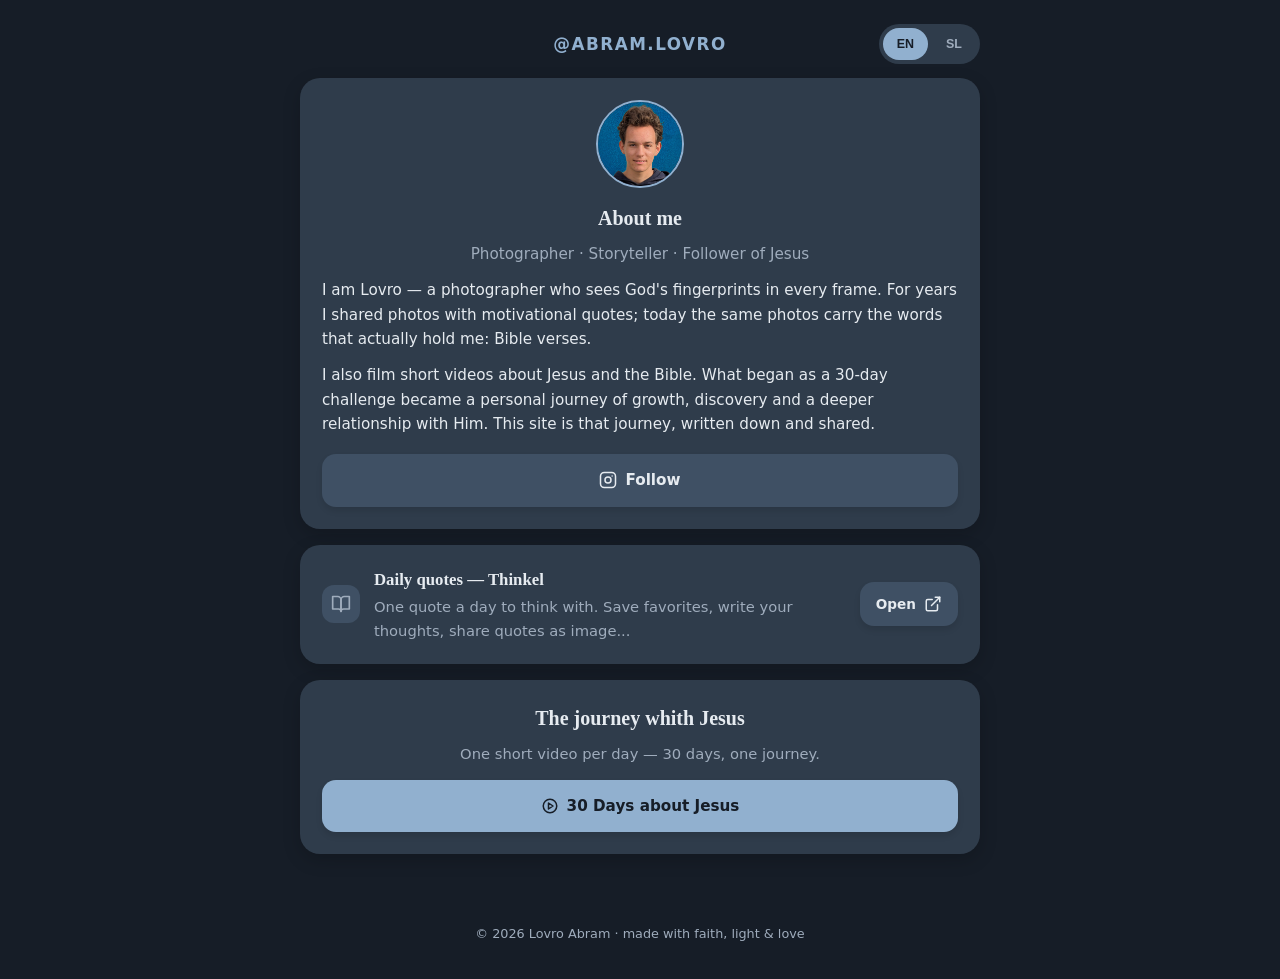
==== index.html @ a560395f "Add files via upload" ====
<!DOCTYPE html>
<html lang="en">
<head>
<meta charset="UTF-8">
<meta name="viewport" content="width=device-width, initial-scale=1.0">
<title>Lovro — Photos, Faith &amp; the 30-Day Journey</title>
<meta name="description" content="Lovro — photographer and storyteller following Jesus." data-i18n-attr="content:meta_desc_home">

<meta name="theme-color" content="#1b2430">
<meta name="color-scheme" content="dark">

<!-- Favicon (inline SVG) -->
<link rel="icon" href="data:image/svg+xml,%3Csvg xmlns='http://www.w3.org/2000/svg' viewBox='0 0 32 32'%3E%3Crect width='32' height='32' rx='8' fill='%23a7b8d0'/%3E%3Ctext x='16' y='23' font-size='18' font-family='Georgia,serif' font-weight='700' text-anchor='middle' fill='%231b2430'%3EL%3C/text%3E%3C/svg%3E">

<!-- Open Graph / Twitter -->
<meta property="og:title" content="Lovro — Photos, Faith &amp; the 30-Day Journey">
<meta property="og:description" content="Photos with Bible verses, the 30-day video challenge and a free PDF of the journey.">
<meta property="og:type" content="website">
<meta property="og:image" content="portret.jpg">
<meta name="twitter:card" content="summary_large_image">
<meta name="twitter:title" content="Lovro — Photos, Faith &amp; the 30-Day Journey">
<meta name="twitter:description" content="Photos with Bible verses, the 30-day video challenge and a free PDF of the journey.">
<meta name="twitter:image" content="portret.jpg">

<link rel="stylesheet" href="styles.css">
</head>
<body data-i18n-title="title_home">

<!-- Skip link -->
<a class="skip-link" href="#main" data-i18n="skip">Skip to content</a>

<!-- SVG sprite (icons) -->
<svg xmlns="http://www.w3.org/2000/svg" style="display:none" aria-hidden="true">
  <symbol id="icon-instagram" viewBox="0 0 24 24" fill="none" stroke="currentColor" stroke-width="2" stroke-linecap="round" stroke-linejoin="round">
    <rect x="2" y="2" width="20" height="20" rx="5"/>
    <circle cx="12" cy="12" r="4"/>
    <path d="M17.5 6.5h.01"/>
  </symbol>
  <symbol id="icon-external" viewBox="0 0 24 24" fill="none" stroke="currentColor" stroke-width="2" stroke-linecap="round" stroke-linejoin="round">
    <path d="M18 13v6a2 2 0 0 1-2 2H5a2 2 0 0 1-2-2V8a2 2 0 0 1 2-2h6"/>
    <path d="M15 3h6v6"/>
    <path d="M10 14L21 3"/>
  </symbol>
  <symbol id="icon-book" viewBox="0 0 24 24" fill="none" stroke="currentColor" stroke-width="2" stroke-linecap="round" stroke-linejoin="round">
    <path d="M2 3h6a4 4 0 0 1 4 4v14a3 3 0 0 0-3-3H2z"/>
    <path d="M22 3h-6a4 4 0 0 0-4 4v14a3 3 0 0 1 3-3h7z"/>
  </symbol>
  <symbol id="icon-circle-play" viewBox="0 0 24 24" fill="none" stroke="currentColor" stroke-width="2" stroke-linecap="round" stroke-linejoin="round">
    <circle cx="12" cy="12" r="9"/>
    <path d="M10 8l6 4-6 4V8z"/>
  </symbol>
</svg>

<div class="wrap">

  <header class="top">
    <span class="brand">@ABRAM.LOVRO</span>
    <div class="lang-switch" role="group" aria-label="Language / Jezik">
      <button class="lang-opt" type="button" data-lang="en" aria-pressed="false">EN</button>
      <button class="lang-opt" type="button" data-lang="sl" aria-pressed="false">SL</button>
    </div>
  </header>

  <main id="main">

    <!-- ABOUT (with Instagram follow button at the bottom) -->
    <section class="card about reveal">
      <img class="avatar" src="portret.jpg" alt="Lovro"
           width="88" height="88" loading="eager" decoding="async">
      <h1 class="card-title center" data-i18n="about_title">About me</h1>
      <p class="muted center" data-i18n="tagline">Photographer · Storyteller · Follower of Jesus</p>
      <p data-i18n="about_p1">I am Lovro — a photographer who sees God's fingerprints in every frame. For years I shared photos with motivational quotes; today the same photos carry the words that actually hold me: Bible verses.</p>
      <p data-i18n="about_p2">I also film short videos about Jesus and the Bible. What began as a 30-day challenge became a personal journey of growth, discovery and a deeper relationship with Him. This site is that journey, written down and shared.</p>

      <a class="btn btn-secondary"
         style="width:100%; margin-top:6px"
         href="https://www.instagram.com/abram.lovro/"
         target="_blank"
         rel="me noopener noreferrer">
        <svg aria-hidden="true"><use href="#icon-instagram"/></svg>
        <span data-i18n="ig_btn">Follow</span>
        <span class="sr-only" data-i18n="new_tab">(opens in a new tab)</span>
      </a>
    </section>

    <!-- THINKEL -->
    <section class="card link-card reveal">
      <div class="icon-circle" aria-hidden="true">
        <svg><use href="#icon-book"/></svg>
      </div>
      <div class="grow">
        <h2 class="card-title" data-i18n="thinkel_title">Daily quotes — Thinkel</h2>
        <p class="muted" data-i18n="thinkel_desc">One quote a day to think with. Save favorites, write your thoughts, share quotes as image...</p>
      </div>
      <a class="btn btn-secondary" href="https://daily-quote.neocities.org/" target="_blank" rel="noopener noreferrer">
        <span data-i18n="thinkel_btn">Open</span>
        <svg aria-hidden="true"><use href="#icon-external"/></svg>
        <span class="sr-only" data-i18n="new_tab">(opens in a new tab)</span>
      </a>
    </section>

    <!-- 30 DAYS CTA -->
    <section class="card reveal" style="text-align:center">
      <h2 class="card-title center" data-i18n="cta_title">The journey with Jesus</h2>
      <p class="muted center" data-i18n="cta_note">One short video per day — 30 days, one journey.</p>
      <a class="btn btn-primary" href="30-days.html">
        <svg aria-hidden="true"><use href="#icon-circle-play"/></svg>
        <span data-i18n="cta_btn">30 Days about Jesus</span>
      </a>
    </section>

  </main>
</div>

<footer>
  <span data-i18n="footer">© 2026 Lovro Abram · made with faith, light &amp; love</span>
</footer>

<div class="toast" id="toast" role="status" aria-live="polite"></div>

<script defer src="app.js"></script>
</body>
</html>
---- styles.css ----
/* ─────────────────────────────────────────────────────────────
   Shared styles for Lovro's site
   ───────────────────────────────────────────────────────────── */
:root{
  --bg-color:       hsl(215, 29%, 12%);
  --surface-color:  hsl(212, 23%, 24%);
  --surface-light:  hsl(212, 23%, 32%);
  --accent-color:   hsl(210, 39%, 69%);
  --accent-gold:    hsl(36, 66%, 55%);
  --text-primary:   hsl(210, 25%, 92%);
  --text-secondary: hsl(212, 18%, 68%);
  --font-ui: system-ui, -apple-system, "Segoe UI", Roboto, sans-serif;
  --font-quote: Georgia, "Times New Roman", serif;
  --ease: cubic-bezier(0.22, 1, 0.36, 1);
}

*{box-sizing:border-box; -webkit-tap-highlight-color:transparent}
html{-webkit-text-size-adjust:100%}

body{
  margin:0;
  background:var(--bg-color);
  color:var(--text-primary);
  font-family:var(--font-ui);
  line-height:1.6;
  min-height:100vh;      /* fallback for older browsers */
  min-height:100dvh;
  display:flex;
  flex-direction:column;
}

:focus-visible{outline:2px solid var(--accent-color); outline-offset:2px}

/* Skip-to-content link */
.skip-link{
  position:absolute;
  left:8px;
  top:-60px;
  background:var(--accent-color);
  color:var(--bg-color);
  padding:10px 16px;
  border-radius:10px;
  font-weight:700;
  text-decoration:none;
  z-index:999;
  transition:top .2s var(--ease);
}
.skip-link:focus{top:8px}

/* Visually hidden but screen-reader accessible */
.sr-only{
  position:absolute !important;
  width:1px; height:1px;
  padding:0; margin:-1px;
  overflow:hidden;
  clip:rect(0,0,0,0);
  white-space:nowrap;
  border:0;
}

.wrap{
  width:min(680px, 100% - 32px);
  margin:0 auto;
  flex:1;
  padding:6px 0 30px;
}

/* ─── Header ─────────────────────────────────────────────── */
.top{
  display:grid;
  grid-template-columns:1fr auto 1fr;
  align-items:center;
  padding:18px 0 14px;
  gap:8px;
}
.back-btn{
  grid-column:1;
  justify-self:start;
  background:var(--surface-color);
  border:none;
  color:var(--text-primary);
  width:44px;
  height:44px;
  border-radius:50%;
  cursor:pointer;
  display:flex;
  align-items:center;
  justify-content:center;
  text-decoration:none;
  transition:background .2s ease, transform .15s var(--ease);
}
.back-btn:active{transform:scale(.92)}
.back-btn:hover{background:var(--surface-light)}
.back-btn svg{width:20px; height:20px}

.brand{
  grid-column:2;
  justify-self:center;
  font-weight:800;
  letter-spacing:1.5px;
  color:var(--accent-color);
  font-size:1.05rem;
}

.lang-switch{
  grid-column:3;
  justify-self:end;
  display:flex;
  gap:4px;
  background:var(--surface-color);
  border-radius:50px;
  padding:4px;
}
.lang-opt{
  border:0;
  background:transparent;
  color:var(--text-secondary);
  font-weight:700;
  font-size:.78rem;
  padding:8px 14px;
  min-width:44px;   /* WCAG 2.2 target size */
  min-height:32px;  /* comfortable hit area */
  border-radius:50px;
  cursor:pointer;
  transition:background .2s ease, color .2s ease;
}
.lang-opt.active{background:var(--accent-color); color:var(--bg-color)}

/* ─── Cards ──────────────────────────────────────────────── */
.card{
  background:var(--surface-color);
  border-radius:20px;
  padding:22px;
  margin-bottom:16px;
  box-shadow:0 6px 18px rgba(0,0,0,.18);
}
.card-title{
  font-family:var(--font-quote);
  margin:0 0 8px;
  font-size:1.25rem;
  text-wrap:balance;            /* more even line breaks */
}
.card-title.center{text-align:center}
.muted{color:var(--text-secondary); font-size:.92rem; margin:0 0 14px}
.muted.center{text-align:center}
.about p{margin:0 0 12px; font-size:.95rem}

/* Avatar */
.avatar{
  width:88px;
  height:88px;
  border-radius:50%;
  background:var(--surface-light);
  color:var(--accent-color);
  display:block;
  margin:0 auto 14px;
  object-fit:cover;
  border:2px solid var(--accent-color);
}

/* ─── Progress bar ──────────────────────────────────────── */
.progress{
  height:8px;
  background:var(--surface-light);
  border-radius:50px;
  overflow:hidden;
  margin:16px 0 6px;
}
.progress-fill{
  height:100%;
  width:0;
  background:var(--accent-color);
  border-radius:50px;
  transition:width .8s var(--ease);
}
.progress-text{
  text-align:center;
  color:var(--accent-gold);
  font-size:.82rem;
  font-weight:700;
  letter-spacing:.5px;
  min-height:1.4em;
}

/* ─── Days grid (uses <ul>/<li>) ────────────────────────── */
.days-grid{
  display:grid;
  grid-template-columns:repeat(auto-fill, minmax(96px, 1fr));
  gap:10px;
  list-style:none;
  padding:0;
  margin:0;
}
.days-grid li{display:flex}

.day{
  position:relative;
  display:flex;
  flex-direction:column;
  align-items:center;
  justify-content:center;
  gap:4px;
  padding:16px 8px 12px;
  border-radius:14px;
  background:var(--surface-light);
  color:var(--text-primary);
  text-decoration:none;
  border:1px solid transparent;
  cursor:pointer;
  font-family:var(--font-ui);
  width:100%;
  min-height:88px;
  transition:transform .12s var(--ease), border-color .2s ease;
}
.day:hover{border-color:var(--accent-color); transform:translateY(-2px)}
.day svg{
  position:absolute;
  top:8px;
  right:8px;
  width:14px;
  height:14px;
  color:var(--text-secondary);
}
.day-num{
  font-family:var(--font-quote);
  font-size:1.5rem;
  font-weight:700;
  color:var(--accent-color);
  line-height:1;
}
.day-label{
  font-size:.72rem;
  color:var(--text-secondary);
  font-weight:600;
  letter-spacing:.4px;
}
.day.locked{
  opacity:.6;
  cursor:not-allowed;
  background:transparent;
  border:1px dashed var(--surface-light);
}
.day.locked:hover{transform:none; border-color:var(--surface-light)}
.day.locked .day-num{color:var(--text-secondary)}

/* ─── Buttons ───────────────────────────────────────────── */
.btn{
  display:inline-flex;
  align-items:center;
  justify-content:center;
  gap:8px;
  border:0;
  border-radius:14px;
  padding:14px 20px;
  font-weight:700;
  font-family:var(--font-ui);
  font-size:.95rem;
  cursor:pointer;
  text-decoration:none;
  box-shadow:0 4px 6px rgba(0,0,0,.1);
  transition:transform .12s var(--ease), filter .2s ease;
  min-height:44px;
}
.btn:active{transform:scale(.96)}
.btn:hover{filter:brightness(1.1)}
.btn svg{width:18px; height:18px}
.btn-primary{background:var(--accent-color); color:var(--bg-color); width:100%}
.btn-secondary{background:var(--surface-light); color:var(--text-primary)}

/* ─── Link cards (Thinkel / Instagram) ──────────────────── */
.link-card{display:flex; align-items:center; gap:14px}
.link-card .grow{flex:1; min-width:0}
.link-card .card-title{font-size:1.05rem; margin-bottom:2px}
.link-card .muted{margin:0}
.link-card .btn{padding:11px 16px; font-size:.85rem; width:auto; flex:none}

.icon-circle{
  width:38px;
  height:38px;
  flex:none;
  border-radius:12px;
  background:var(--surface-light);
  display:flex;
  align-items:center;
  justify-content:center;
  color:var(--text-secondary);
}
.icon-circle svg{width:20px; height:20px}

/* ─── Footer ────────────────────────────────────────────── */
footer{
  padding:24px 0 34px;
  text-align:center;
  color:var(--text-secondary);
  font-size:.8rem;
}
footer a{color:var(--accent-color); text-decoration:none}
footer a:hover{text-decoration:underline}

/* ─── Toast ─────────────────────────────────────────────── */
.toast{
  position:fixed;
  left:50%;
  bottom:26px;
  transform:translateX(-50%) translateY(20px);
  background:var(--surface-light);
  color:var(--text-primary);
  padding:12px 20px;
  border-radius:50px;
  font-size:.88rem;
  font-weight:600;
  opacity:0;
  pointer-events:none;
  max-width:86vw;
  text-align:center;
  box-shadow:0 8px 20px rgba(0,0,0,.3);
  transition:.25s var(--ease);
  z-index:50;
}
.toast.show{opacity:1; transform:translateX(-50%) translateY(0)}

/* ─── Reveal animation ──────────────────────────────────── */
.reveal{
  opacity:0;
  transform:translateY(14px);
  transition:opacity .5s var(--ease), transform .5s var(--ease);
}
.reveal.in{opacity:1; transform:none}

/* ─── User preferences ──────────────────────────────────── */
@media (prefers-reduced-motion: reduce){
  *{transition:none !important; animation:none !important}
  .reveal{opacity:1; transform:none}
}
@media (prefers-reduced-transparency: reduce){
  .card{box-shadow:none; border:1px solid var(--surface-light)}
  .btn{box-shadow:none}
  .toast{box-shadow:none; border:1px solid var(--surface-light)}
}
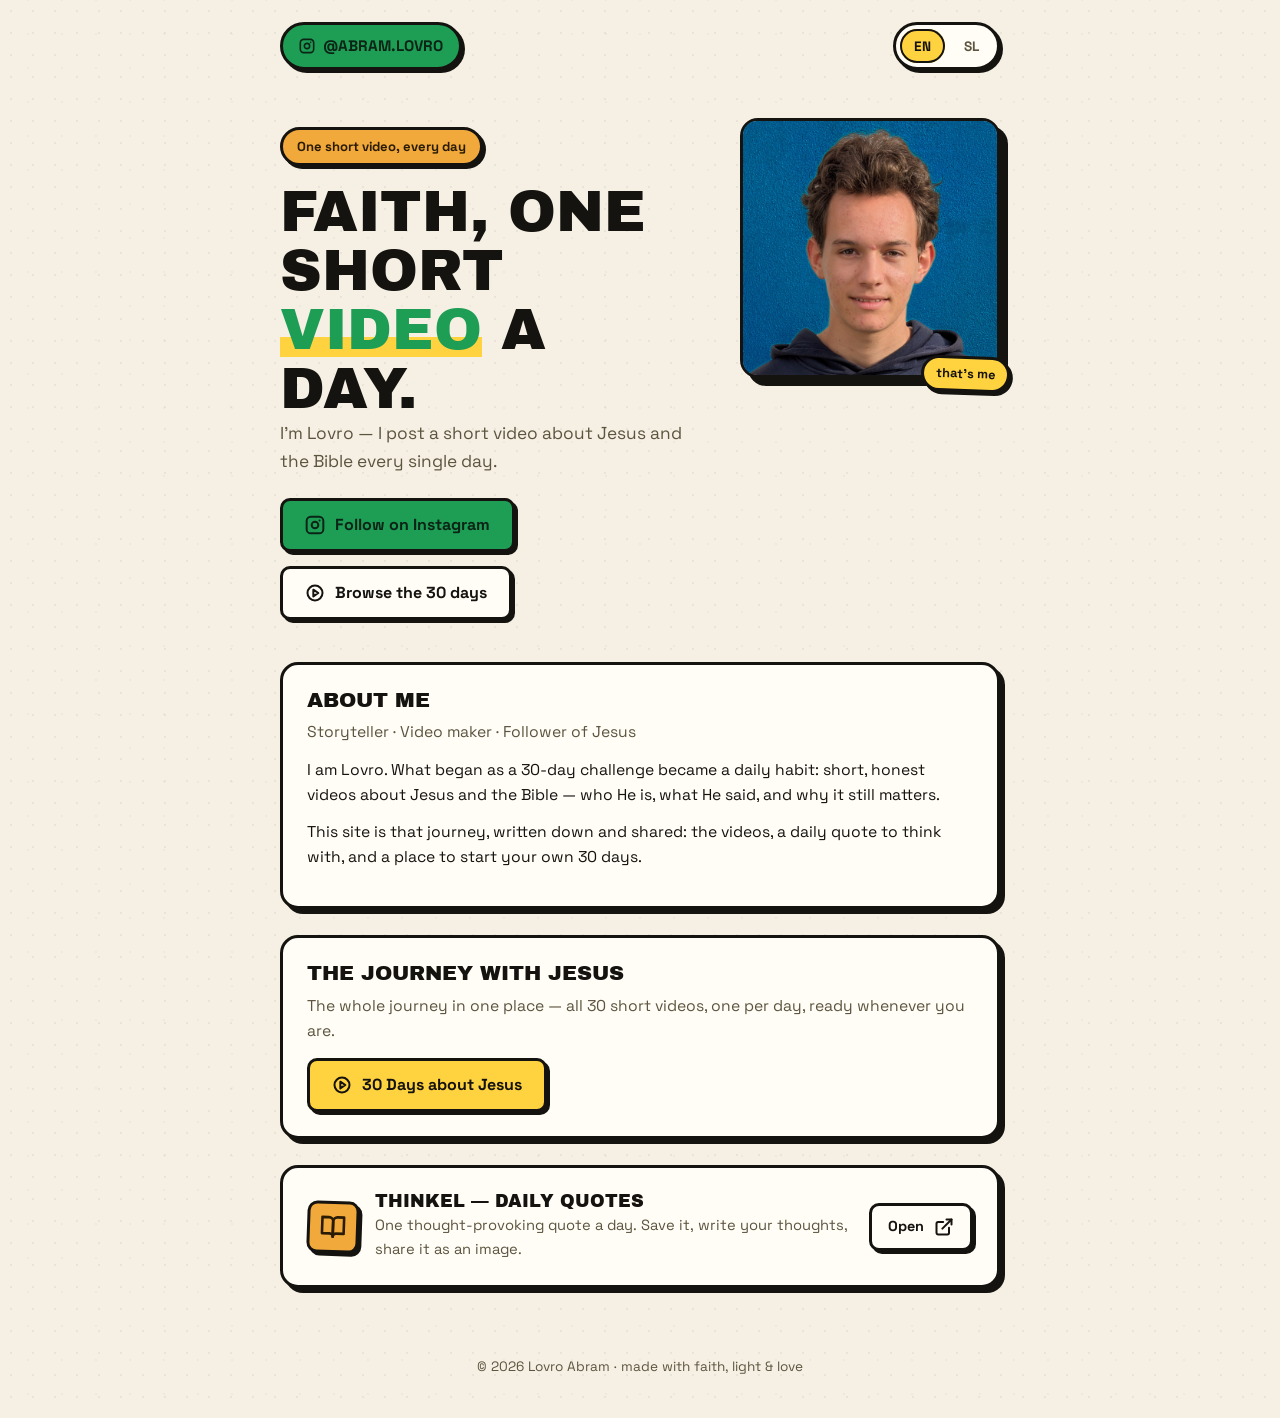
==== commit f7c5ee65: "Add files via upload" ====
--- a/index.html
+++ b/index.html
@@ -3,26 +3,31 @@
 <head>
 <meta charset="UTF-8">
 <meta name="viewport" content="width=device-width, initial-scale=1.0">
-<title>Lovro — Photos, Faith &amp; the 30-Day Journey</title>
-<meta name="description" content="Lovro — photographer and storyteller following Jesus." data-i18n-attr="content:meta_desc_home">
+<title>Lovro — one short video about Jesus, every day</title>
+<meta name="description" content="Lovro posts a short video about Jesus and the Bible every day. Follow the journey on Instagram, browse all 30 days in one place, and think with a daily quote in Thinkel." data-i18n-attr="content:meta_desc_home">
 
-<meta name="theme-color" content="#1b2430">
-<meta name="color-scheme" content="dark">
+<meta name="theme-color" content="#F6F0E4">
+<meta name="color-scheme" content="light">
 
-<!-- Favicon (inline SVG) -->
-<link rel="icon" href="data:image/svg+xml,%3Csvg xmlns='http://www.w3.org/2000/svg' viewBox='0 0 32 32'%3E%3Crect width='32' height='32' rx='8' fill='%23a7b8d0'/%3E%3Ctext x='16' y='23' font-size='18' font-family='Georgia,serif' font-weight='700' text-anchor='middle' fill='%231b2430'%3EL%3C/text%3E%3C/svg%3E">
+<!-- Favicon (inline SVG, neo-brutal) -->
+<link rel="icon" href="data:image/svg+xml,%3Csvg xmlns='http://www.w3.org/2000/svg' viewBox='0 0 32 32'%3E%3Crect x='2' y='4' width='27' height='27' rx='6' fill='%231E9E55'/%3E%3Crect x='5' y='1' width='27' height='27' rx='6' fill='%23FFFDF6' stroke='%2315130F' stroke-width='2'/%3E%3Ctext x='18' y='21' font-size='15' font-family='Arial Black,Arial,sans-serif' font-weight='900' text-anchor='middle' fill='%2315130F'%3EL%3C/text%3E%3C/svg%3E">
 
 <!-- Open Graph / Twitter -->
-<meta property="og:title" content="Lovro — Photos, Faith &amp; the 30-Day Journey">
-<meta property="og:description" content="Photos with Bible verses, the 30-day video challenge and a free PDF of the journey.">
+<meta property="og:title" content="Lovro — one short video about Jesus, every day" data-i18n-attr="content:og_title_home">
+<meta property="og:description" content="A daily short video about Jesus and the Bible, the 30-day journey in one place, and a free daily-quote app." data-i18n-attr="content:og_desc_home">
 <meta property="og:type" content="website">
+<meta property="og:url" content="https://website.labram.workers.dev/">
 <meta property="og:image" content="portret.jpg">
 <meta name="twitter:card" content="summary_large_image">
-<meta name="twitter:title" content="Lovro — Photos, Faith &amp; the 30-Day Journey">
-<meta name="twitter:description" content="Photos with Bible verses, the 30-day video challenge and a free PDF of the journey.">
+<meta name="twitter:title" content="Lovro — one short video about Jesus, every day">
+<meta name="twitter:description" content="A daily short video about Jesus and the Bible, the 30-day journey in one place, and a free daily-quote app.">
 <meta name="twitter:image" content="portret.jpg">
 
+<link rel="preconnect" href="https://fonts.googleapis.com">
+<link rel="preconnect" href="https://fonts.gstatic.com" crossorigin>
+<link href="https://fonts.googleapis.com/css2?family=Archivo+Black&family=Space+Grotesk:wght@400;500;700&family=Playfair+Display:ital,wght@0,400;0,700;1,400&display=swap" rel="stylesheet">
 <link rel="stylesheet" href="styles.css">
+<script>document.documentElement.classList.add('js');</script>
 </head>
 <body data-i18n-title="title_home">
 
@@ -31,30 +36,36 @@
 
 <!-- SVG sprite (icons) -->
 <svg xmlns="http://www.w3.org/2000/svg" style="display:none" aria-hidden="true">
-  <symbol id="icon-instagram" viewBox="0 0 24 24" fill="none" stroke="currentColor" stroke-width="2" stroke-linecap="round" stroke-linejoin="round">
+  <symbol id="icon-instagram" viewBox="0 0 24 24" fill="none" stroke="currentColor" stroke-width="2.4" stroke-linecap="round" stroke-linejoin="round">
     <rect x="2" y="2" width="20" height="20" rx="5"/>
     <circle cx="12" cy="12" r="4"/>
     <path d="M17.5 6.5h.01"/>
   </symbol>
-  <symbol id="icon-external" viewBox="0 0 24 24" fill="none" stroke="currentColor" stroke-width="2" stroke-linecap="round" stroke-linejoin="round">
+  <symbol id="icon-external" viewBox="0 0 24 24" fill="none" stroke="currentColor" stroke-width="2.4" stroke-linecap="round" stroke-linejoin="round">
     <path d="M18 13v6a2 2 0 0 1-2 2H5a2 2 0 0 1-2-2V8a2 2 0 0 1 2-2h6"/>
     <path d="M15 3h6v6"/>
     <path d="M10 14L21 3"/>
   </symbol>
-  <symbol id="icon-book" viewBox="0 0 24 24" fill="none" stroke="currentColor" stroke-width="2" stroke-linecap="round" stroke-linejoin="round">
+  <symbol id="icon-book" viewBox="0 0 24 24" fill="none" stroke="currentColor" stroke-width="2.4" stroke-linecap="round" stroke-linejoin="round">
     <path d="M2 3h6a4 4 0 0 1 4 4v14a3 3 0 0 0-3-3H2z"/>
     <path d="M22 3h-6a4 4 0 0 0-4 4v14a3 3 0 0 1 3-3h7z"/>
   </symbol>
-  <symbol id="icon-circle-play" viewBox="0 0 24 24" fill="none" stroke="currentColor" stroke-width="2" stroke-linecap="round" stroke-linejoin="round">
+  <symbol id="icon-circle-play" viewBox="0 0 24 24" fill="none" stroke="currentColor" stroke-width="2.4" stroke-linecap="round" stroke-linejoin="round">
     <circle cx="12" cy="12" r="9"/>
     <path d="M10 8l6 4-6 4V8z"/>
+  </symbol>
+  <symbol id="icon-check" viewBox="0 0 24 24" fill="none" stroke="currentColor" stroke-width="2.4" stroke-linecap="round" stroke-linejoin="round">
+    <path d="M20 6L9 17l-5-5"/>
   </symbol>
 </svg>
 
 <div class="wrap">
 
   <header class="top">
-    <span class="brand">@ABRAM.LOVRO</span>
+    <a class="brand" href="https://www.instagram.com/abram.lovro/" target="_blank" rel="me noopener noreferrer">
+      <svg aria-hidden="true" width="16" height="16"><use href="#icon-instagram"/></svg>
+      @ABRAM.LOVRO
+    </a>
     <div class="lang-switch" role="group" aria-label="Language / Jezik">
       <button class="lang-opt" type="button" data-lang="en" aria-pressed="false">EN</button>
       <button class="lang-opt" type="button" data-lang="sl" aria-pressed="false">SL</button>
@@ -63,49 +74,66 @@
 
   <main id="main">
 
-    <!-- ABOUT (with Instagram follow button at the bottom) -->
+    <!-- HERO — one idea: follow the daily video journey on Instagram -->
+    <section class="hero reveal">
+      <div class="hero-copy">
+        <p class="hero-badge-row">
+          <span class="hero-badge" data-i18n="hero_badge">One short video, every day</span>
+        </p>
+        <h1><span data-i18n-html="hero_h1">Faith, one short video a day.</span></h1>
+        <p class="lead" data-i18n="hero_line">I'm Lovro — I post a short video about Jesus and the Bible every single day.</p>
+        <div class="hero-actions">
+          <a class="btn btn-primary"
+             href="https://www.instagram.com/abram.lovro/"
+             target="_blank"
+             rel="me noopener noreferrer">
+            <svg aria-hidden="true"><use href="#icon-instagram"/></svg>
+            <span data-i18n="ig_primary">Follow on Instagram</span>
+            <span class="sr-only" data-i18n="new_tab">(opens in a new tab)</span>
+          </a>
+          <a class="btn" href="30-days.html">
+            <svg aria-hidden="true"><use href="#icon-circle-play"/></svg>
+            <span data-i18n="days_btn">Browse the 30 days</span>
+          </a>
+        </div>
+      </div>
+      <figure class="hero-fig reveal">
+        <span class="frame"><img src="portret.jpg" alt="Lovro Abram" width="520" height="520" loading="eager" decoding="async"></span>
+        <figcaption data-i18n="hero_fig">that's me →</figcaption>
+      </figure>
+    </section>
+
+    <!-- ABOUT -->
     <section class="card about reveal">
-      <img class="avatar" src="portret.jpg" alt="Lovro"
-           width="88" height="88" loading="eager" decoding="async">
-      <h1 class="card-title center" data-i18n="about_title">About me</h1>
-      <p class="muted center" data-i18n="tagline">Photographer · Storyteller · Follower of Jesus</p>
-      <p data-i18n="about_p1">I am Lovro — a photographer who sees God's fingerprints in every frame. For years I shared photos with motivational quotes; today the same photos carry the words that actually hold me: Bible verses.</p>
-      <p data-i18n="about_p2">I also film short videos about Jesus and the Bible. What began as a 30-day challenge became a personal journey of growth, discovery and a deeper relationship with Him. This site is that journey, written down and shared.</p>
+      <h2 class="card-title" data-i18n="about_title">About me</h2>
+      <p class="muted" data-i18n="tagline">Storyteller · Video maker · Follower of Jesus</p>
+      <p data-i18n="about_p1">I am Lovro. What began as a 30-day challenge became a daily habit: short, honest videos about Jesus and the Bible — who He is, what He said, and why it still matters.</p>
+      <p data-i18n="about_p2">This site is that journey, written down and shared: the videos, a daily quote to think with, and a place to start your own 30 days.</p>
+    </section>
 
-      <a class="btn btn-secondary"
-         style="width:100%; margin-top:6px"
-         href="https://www.instagram.com/abram.lovro/"
-         target="_blank"
-         rel="me noopener noreferrer">
-        <svg aria-hidden="true"><use href="#icon-instagram"/></svg>
-        <span data-i18n="ig_btn">Follow</span>
-        <span class="sr-only" data-i18n="new_tab">(opens in a new tab)</span>
+    <!-- 30 DAYS -->
+    <section class="card reveal">
+      <h2 class="card-title" data-i18n="days_title">The journey with Jesus</h2>
+      <p class="muted" data-i18n="days_note">The whole journey in one place — all 30 short videos, one per day, ready whenever you are.</p>
+      <a class="btn btn-gold" href="30-days.html">
+        <svg aria-hidden="true"><use href="#icon-circle-play"/></svg>
+        <span data-i18n="cta_btn">30 Days about Jesus</span>
       </a>
     </section>
 
     <!-- THINKEL -->
     <section class="card link-card reveal">
-      <div class="icon-circle" aria-hidden="true">
+      <div class="icon-tile alt" aria-hidden="true">
         <svg><use href="#icon-book"/></svg>
       </div>
       <div class="grow">
-        <h2 class="card-title" data-i18n="thinkel_title">Daily quotes — Thinkel</h2>
-        <p class="muted" data-i18n="thinkel_desc">One quote a day to think with. Save favorites, write your thoughts, share quotes as image...</p>
+        <h2 class="card-title" data-i18n="thinkel_title">Thinkel — daily quotes</h2>
+        <p class="muted" data-i18n="thinkel_desc">One thought-provoking quote a day. Save it, write your thoughts, share it as an image.</p>
       </div>
-      <a class="btn btn-secondary" href="https://daily-quote.neocities.org/" target="_blank" rel="noopener noreferrer">
+      <a class="btn" href="https://thinkel.labram.workers.dev/" target="_blank" rel="noopener noreferrer">
         <span data-i18n="thinkel_btn">Open</span>
         <svg aria-hidden="true"><use href="#icon-external"/></svg>
         <span class="sr-only" data-i18n="new_tab">(opens in a new tab)</span>
-      </a>
-    </section>
-
-    <!-- 30 DAYS CTA -->
-    <section class="card reveal" style="text-align:center">
-      <h2 class="card-title center" data-i18n="cta_title">The journey with Jesus</h2>
-      <p class="muted center" data-i18n="cta_note">One short video per day — 30 days, one journey.</p>
-      <a class="btn btn-primary" href="30-days.html">
-        <svg aria-hidden="true"><use href="#icon-circle-play"/></svg>
-        <span data-i18n="cta_btn">30 Days about Jesus</span>
       </a>
     </section>
 
@@ -120,4 +148,4 @@
 
 <script defer src="app.js"></script>
 </body>
-</html>+</html>
--- a/styles.css
+++ b/styles.css
@@ -1,339 +1,517 @@
-/* ─────────────────────────────────────────────────────────────
-   Shared styles for Lovro's site
-   ───────────────────────────────────────────────────────────── */
-:root{
-  --bg-color:       hsl(215, 29%, 12%);
-  --surface-color:  hsl(212, 23%, 24%);
-  --surface-light:  hsl(212, 23%, 32%);
-  --accent-color:   hsl(210, 39%, 69%);
-  --accent-gold:    hsl(36, 66%, 55%);
-  --text-primary:   hsl(210, 25%, 92%);
-  --text-secondary: hsl(212, 18%, 68%);
-  --font-ui: system-ui, -apple-system, "Segoe UI", Roboto, sans-serif;
-  --font-quote: Georgia, "Times New Roman", serif;
+/* hallmark · stamp: labram v2 · theme: custom "neo-brutalism" (by request) · genre: editorial · job: follow on Instagram (primary), browse 30 days, open Thinkel · material: real (portret.jpg, 30 real reel links) · absent: metrics, testimonials, logos
+   critique: signature = the daily-video habit, carried by the hero + IG handle wordmark; avatar is the only real image and is shown as a sticker slot
+   waiver: none · sweep: floor-clean (tokens only, no transition:all, focus-visible everywhere, reduced-motion fallback, content visible without JS) */
+
+/* ═══════════════════════════════════════════════════════════
+   LOVRO — Neo-Brutalism design system (shared with Thinkel)
+   ═══════════════════════════════════════════════════════════ */
+
+:root {
+  /* surfaces */
+  --paper:       #F6F0E4;   /* warm canvas */
+  --surface:     #FFFDF6;   /* card face */
+  --surface-2:   #EFE7D2;   /* inset / hover face */
+
+  /* line + text */
+  --ink:         #15130F;   /* borders and headings */
+  --ink-soft:    #5C543F;   /* secondary text */
+  --shadow-c:    #15130F;   /* hard offset shadow */
+
+  /* brand signals */
+  --green:       #1E9E55;
+  --green-deep:  #143028;
+  --green-tint:  #CDEBD8;
+  --on-green:    #0B2416;   /* text on green */
+  --gold:        #F2A93B;
+  --gold-tint:   #FBE7C0;
+  --on-gold:     #2A1C04;
+  --red:         #E4572E;
+  --red-tint:    #F9D9CB;
+  --on-red:      #2B0E03;
+  --yellow:      #FFD23F;
+
+  /* structure */
+  --border-w:    3px;
+  --r-lg:        18px;
+  --r-md:        10px;
+  --r-pill:      999px;
+  --shadow-sm:   3px 3px 0 0 var(--shadow-c);
+  --shadow-md:   5px 5px 0 0 var(--shadow-c);
+  --shadow-lg:   8px 8px 0 0 var(--shadow-c);
+
+  /* type */
+  --font-display: 'Archivo Black', 'Space Grotesk', system-ui, sans-serif;
+  --font-ui:      'Space Grotesk', 'Segoe UI', system-ui, sans-serif;
+  --font-quote:   'Playfair Display', Georgia, serif;
+
   --ease: cubic-bezier(0.22, 1, 0.36, 1);
 }
 
-*{box-sizing:border-box; -webkit-tap-highlight-color:transparent}
-html{-webkit-text-size-adjust:100%}
-
-body{
-  margin:0;
-  background:var(--bg-color);
-  color:var(--text-primary);
-  font-family:var(--font-ui);
-  line-height:1.6;
-  min-height:100vh;      /* fallback for older browsers */
-  min-height:100dvh;
-  display:flex;
-  flex-direction:column;
-}
-
-:focus-visible{outline:2px solid var(--accent-color); outline-offset:2px}
-
-/* Skip-to-content link */
-.skip-link{
-  position:absolute;
-  left:8px;
-  top:-60px;
-  background:var(--accent-color);
-  color:var(--bg-color);
-  padding:10px 16px;
-  border-radius:10px;
-  font-weight:700;
-  text-decoration:none;
-  z-index:999;
-  transition:top .2s var(--ease);
-}
-.skip-link:focus{top:8px}
-
-/* Visually hidden but screen-reader accessible */
-.sr-only{
-  position:absolute !important;
-  width:1px; height:1px;
-  padding:0; margin:-1px;
-  overflow:hidden;
-  clip:rect(0,0,0,0);
-  white-space:nowrap;
-  border:0;
-}
-
-.wrap{
-  width:min(680px, 100% - 32px);
-  margin:0 auto;
-  flex:1;
-  padding:6px 0 30px;
-}
-
-/* ─── Header ─────────────────────────────────────────────── */
-.top{
-  display:grid;
-  grid-template-columns:1fr auto 1fr;
-  align-items:center;
-  padding:18px 0 14px;
-  gap:8px;
-}
-.back-btn{
-  grid-column:1;
-  justify-self:start;
-  background:var(--surface-color);
-  border:none;
-  color:var(--text-primary);
-  width:44px;
-  height:44px;
-  border-radius:50%;
-  cursor:pointer;
-  display:flex;
-  align-items:center;
-  justify-content:center;
-  text-decoration:none;
-  transition:background .2s ease, transform .15s var(--ease);
-}
-.back-btn:active{transform:scale(.92)}
-.back-btn:hover{background:var(--surface-light)}
-.back-btn svg{width:20px; height:20px}
-
-.brand{
-  grid-column:2;
-  justify-self:center;
-  font-weight:800;
-  letter-spacing:1.5px;
-  color:var(--accent-color);
-  font-size:1.05rem;
-}
-
-.lang-switch{
-  grid-column:3;
-  justify-self:end;
-  display:flex;
-  gap:4px;
-  background:var(--surface-color);
-  border-radius:50px;
-  padding:4px;
-}
-.lang-opt{
-  border:0;
-  background:transparent;
-  color:var(--text-secondary);
-  font-weight:700;
-  font-size:.78rem;
-  padding:8px 14px;
-  min-width:44px;   /* WCAG 2.2 target size */
-  min-height:32px;  /* comfortable hit area */
-  border-radius:50px;
-  cursor:pointer;
-  transition:background .2s ease, color .2s ease;
-}
-.lang-opt.active{background:var(--accent-color); color:var(--bg-color)}
-
-/* ─── Cards ──────────────────────────────────────────────── */
-.card{
-  background:var(--surface-color);
-  border-radius:20px;
-  padding:22px;
-  margin-bottom:16px;
-  box-shadow:0 6px 18px rgba(0,0,0,.18);
-}
-.card-title{
-  font-family:var(--font-quote);
-  margin:0 0 8px;
-  font-size:1.25rem;
-  text-wrap:balance;            /* more even line breaks */
-}
-.card-title.center{text-align:center}
-.muted{color:var(--text-secondary); font-size:.92rem; margin:0 0 14px}
-.muted.center{text-align:center}
-.about p{margin:0 0 12px; font-size:.95rem}
-
-/* Avatar */
-.avatar{
-  width:88px;
-  height:88px;
-  border-radius:50%;
-  background:var(--surface-light);
-  color:var(--accent-color);
-  display:block;
-  margin:0 auto 14px;
-  object-fit:cover;
-  border:2px solid var(--accent-color);
-}
-
-/* ─── Progress bar ──────────────────────────────────────── */
-.progress{
-  height:8px;
-  background:var(--surface-light);
-  border-radius:50px;
-  overflow:hidden;
-  margin:16px 0 6px;
-}
-.progress-fill{
-  height:100%;
-  width:0;
-  background:var(--accent-color);
-  border-radius:50px;
-  transition:width .8s var(--ease);
-}
-.progress-text{
-  text-align:center;
-  color:var(--accent-gold);
-  font-size:.82rem;
-  font-weight:700;
-  letter-spacing:.5px;
-  min-height:1.4em;
-}
-
-/* ─── Days grid (uses <ul>/<li>) ────────────────────────── */
-.days-grid{
-  display:grid;
-  grid-template-columns:repeat(auto-fill, minmax(96px, 1fr));
-  gap:10px;
-  list-style:none;
-  padding:0;
-  margin:0;
-}
-.days-grid li{display:flex}
-
-.day{
-  position:relative;
-  display:flex;
-  flex-direction:column;
-  align-items:center;
-  justify-content:center;
-  gap:4px;
-  padding:16px 8px 12px;
-  border-radius:14px;
-  background:var(--surface-light);
-  color:var(--text-primary);
-  text-decoration:none;
-  border:1px solid transparent;
-  cursor:pointer;
-  font-family:var(--font-ui);
-  width:100%;
-  min-height:88px;
-  transition:transform .12s var(--ease), border-color .2s ease;
-}
-.day:hover{border-color:var(--accent-color); transform:translateY(-2px)}
-.day svg{
-  position:absolute;
-  top:8px;
-  right:8px;
-  width:14px;
-  height:14px;
-  color:var(--text-secondary);
-}
-.day-num{
-  font-family:var(--font-quote);
-  font-size:1.5rem;
-  font-weight:700;
-  color:var(--accent-color);
-  line-height:1;
-}
-.day-label{
-  font-size:.72rem;
-  color:var(--text-secondary);
-  font-weight:600;
-  letter-spacing:.4px;
-}
-.day.locked{
-  opacity:.6;
-  cursor:not-allowed;
-  background:transparent;
-  border:1px dashed var(--surface-light);
-}
-.day.locked:hover{transform:none; border-color:var(--surface-light)}
-.day.locked .day-num{color:var(--text-secondary)}
-
-/* ─── Buttons ───────────────────────────────────────────── */
-.btn{
-  display:inline-flex;
-  align-items:center;
-  justify-content:center;
-  gap:8px;
-  border:0;
-  border-radius:14px;
-  padding:14px 20px;
-  font-weight:700;
-  font-family:var(--font-ui);
-  font-size:.95rem;
-  cursor:pointer;
-  text-decoration:none;
-  box-shadow:0 4px 6px rgba(0,0,0,.1);
-  transition:transform .12s var(--ease), filter .2s ease;
-  min-height:44px;
-}
-.btn:active{transform:scale(.96)}
-.btn:hover{filter:brightness(1.1)}
-.btn svg{width:18px; height:18px}
-.btn-primary{background:var(--accent-color); color:var(--bg-color); width:100%}
-.btn-secondary{background:var(--surface-light); color:var(--text-primary)}
-
-/* ─── Link cards (Thinkel / Instagram) ──────────────────── */
-.link-card{display:flex; align-items:center; gap:14px}
-.link-card .grow{flex:1; min-width:0}
-.link-card .card-title{font-size:1.05rem; margin-bottom:2px}
-.link-card .muted{margin:0}
-.link-card .btn{padding:11px 16px; font-size:.85rem; width:auto; flex:none}
-
-.icon-circle{
-  width:38px;
-  height:38px;
-  flex:none;
-  border-radius:12px;
-  background:var(--surface-light);
-  display:flex;
-  align-items:center;
-  justify-content:center;
-  color:var(--text-secondary);
-}
-.icon-circle svg{width:20px; height:20px}
-
-/* ─── Footer ────────────────────────────────────────────── */
-footer{
-  padding:24px 0 34px;
-  text-align:center;
-  color:var(--text-secondary);
-  font-size:.8rem;
-}
-footer a{color:var(--accent-color); text-decoration:none}
-footer a:hover{text-decoration:underline}
-
-/* ─── Toast ─────────────────────────────────────────────── */
-.toast{
-  position:fixed;
-  left:50%;
-  bottom:26px;
-  transform:translateX(-50%) translateY(20px);
-  background:var(--surface-light);
-  color:var(--text-primary);
-  padding:12px 20px;
-  border-radius:50px;
-  font-size:.88rem;
-  font-weight:600;
-  opacity:0;
-  pointer-events:none;
-  max-width:86vw;
-  text-align:center;
-  box-shadow:0 8px 20px rgba(0,0,0,.3);
-  transition:.25s var(--ease);
-  z-index:50;
-}
-.toast.show{opacity:1; transform:translateX(-50%) translateY(0)}
-
-/* ─── Reveal animation ──────────────────────────────────── */
-.reveal{
-  opacity:0;
-  transform:translateY(14px);
-  transition:opacity .5s var(--ease), transform .5s var(--ease);
-}
-.reveal.in{opacity:1; transform:none}
-
-/* ─── User preferences ──────────────────────────────────── */
-@media (prefers-reduced-motion: reduce){
-  *{transition:none !important; animation:none !important}
-  .reveal{opacity:1; transform:none}
-}
-@media (prefers-reduced-transparency: reduce){
-  .card{box-shadow:none; border:1px solid var(--surface-light)}
-  .btn{box-shadow:none}
-  .toast{box-shadow:none; border:1px solid var(--surface-light)}
-}+/* ═══ RESET & BASE ═══════════════════════════════════════ */
+* { box-sizing: border-box; -webkit-tap-highlight-color: transparent; }
+
+html {
+  -webkit-text-size-adjust: 100%;
+  scroll-behavior: smooth;
+}
+
+html, body { overflow-x: clip; }
+
+body {
+  margin: 0;
+  background: var(--paper);
+  /* paper grain: two hard-edged dot fields, no gradients */
+  background-image:
+    radial-gradient(rgba(21, 19, 15, 0.055) 1.2px, transparent 1.3px),
+    radial-gradient(rgba(21, 19, 15, 0.035) 1.2px, transparent 1.3px);
+  background-size: 22px 22px, 34px 34px;
+  background-position: 0 0, 11px 17px;
+  color: var(--ink);
+  font-family: var(--font-ui);
+  font-size: 17px;
+  line-height: 1.6;
+  min-height: 100vh;
+  min-height: 100dvh;
+  display: flex;
+  flex-direction: column;
+}
+
+/* instant focus, everywhere (Floor 6) */
+:focus-visible {
+  outline: 3px solid var(--gold);
+  outline-offset: 3px;
+  border-radius: 4px;
+}
+
+/* ═══ SKIP LINK & SR-ONLY ════════════════════════════════ */
+.skip-link {
+  position: absolute;
+  left: 12px;
+  top: -80px;
+  background: var(--yellow);
+  color: var(--ink);
+  border: var(--border-w) solid var(--ink);
+  box-shadow: var(--shadow-sm);
+  border-radius: var(--r-md);
+  padding: 10px 16px;
+  font-weight: 700;
+  text-decoration: none;
+  z-index: 999;
+  transition: transform 0.2s var(--ease);
+}
+.skip-link:focus { transform: translateY(92px); }
+
+.sr-only {
+  position: absolute !important;
+  width: 1px; height: 1px;
+  padding: 0; margin: -1px;
+  overflow: hidden;
+  clip: rect(0, 0, 0, 0);
+  white-space: nowrap;
+  border: 0;
+}
+
+/* ═══ LAYOUT ═════════════════════════════════════════════ */
+.wrap {
+  width: min(720px, 100% - 32px);
+  margin: 0 auto;
+  flex: 1;
+  padding: 4px 0 40px;
+}
+
+/* ═══ HEADER ═════════════════════════════════════════════ */
+.top {
+  display: flex;
+  align-items: center;
+  justify-content: space-between;
+  gap: 10px;
+  padding: 18px 0 20px;
+  flex-wrap: wrap;
+}
+
+.brand {
+  display: inline-flex;
+  align-items: center;
+  gap: 8px;
+  background: var(--green);
+  color: var(--on-green);
+  border: var(--border-w) solid var(--ink);
+  border-radius: var(--r-pill);
+  box-shadow: var(--shadow-sm);
+  font-weight: 700;
+  letter-spacing: 0;
+  font-size: 0.95rem;
+  padding: 9px 16px;
+  text-decoration: none;
+  transition: transform 0.15s var(--ease), box-shadow 0.15s var(--ease);
+}
+.brand:hover { transform: translate(-2px, -2px); box-shadow: var(--shadow-md); }
+.brand:active { transform: translate(2px, 2px); box-shadow: 1px 1px 0 0 var(--shadow-c); }
+
+.lang-switch {
+  display: flex;
+  background: var(--surface);
+  border: var(--border-w) solid var(--ink);
+  border-radius: var(--r-pill);
+  box-shadow: var(--shadow-sm);
+  padding: 4px;
+  gap: 4px;
+}
+.lang-opt {
+  border: 0;
+  background: transparent;
+  color: var(--ink-soft);
+  font-family: var(--font-ui);
+  font-weight: 700;
+  font-size: 0.85rem;
+  padding: 7px 14px;
+  min-width: 44px;
+  min-height: 34px;
+  border-radius: var(--r-pill);
+  cursor: pointer;
+  transition: background 0.15s var(--ease), color 0.15s var(--ease);
+}
+.lang-opt:hover { color: var(--ink); }
+.lang-opt.active {
+  background: var(--yellow);
+  color: var(--ink);
+  box-shadow: inset 0 0 0 2px var(--ink);
+}
+
+/* ═══ HERO ═══════════════════════════════════════════════ */
+.hero {
+  display: grid;
+  grid-template-columns: minmax(0, 1fr);
+  gap: 18px;
+  align-items: start;
+  padding: 8px 0 8px;
+}
+
+.hero-badge-row { display: flex; flex-wrap: wrap; gap: 10px; }
+
+.hero-badge {
+  display: inline-block;
+  background: var(--gold);
+  color: var(--on-gold);
+  border: var(--border-w) solid var(--ink);
+  border-radius: var(--r-pill);
+  box-shadow: var(--shadow-sm);
+  font-weight: 700;
+  font-size: 0.82rem;
+  padding: 6px 14px;
+}
+
+.hero h1 {
+  font-family: var(--font-display);
+  font-weight: 400; /* Archivo Black carries its own weight */
+  font-size: clamp(2.3rem, 7.2vw, 3.6rem);
+  line-height: 1.02;
+  text-transform: uppercase;
+  letter-spacing: 0;
+  margin: 4px 0 0;
+  overflow-wrap: break-word;
+  min-width: 0;
+}
+.hero h1 .hl {
+  color: var(--green);
+  background: linear-gradient(transparent 62%, var(--yellow) 62%, var(--yellow) 94%, transparent 94%);
+}
+
+.hero .lead {
+  font-size: 1.08rem;
+  color: var(--ink-soft);
+  margin: 2px 0 0;
+  max-width: 34em;
+}
+
+.hero-actions {
+  display: flex;
+  flex-wrap: wrap;
+  gap: 14px;
+  margin-top: 22px;
+}
+
+/* avatar sticker — the one real photograph */
+.hero-fig {
+  margin: 0;
+  position: relative;
+  width: min(300px, 70%);
+  justify-self: start;
+  transform: rotate(-2deg);
+}
+.hero-fig .frame {
+  display: block;
+  width: 100%;
+  border: var(--border-w) solid var(--ink);
+  border-radius: var(--r-lg);
+  box-shadow: var(--shadow-lg);
+  background: var(--surface-2);
+}
+.hero-fig .frame img {
+  display: block;
+  width: 100%;
+  height: auto;
+  border-radius: calc(var(--r-lg) - 4px);
+}
+.hero-fig figcaption {
+  position: absolute;
+  right: -10px;
+  bottom: -14px;
+  background: var(--yellow);
+  color: var(--ink);
+  border: var(--border-w) solid var(--ink);
+  border-radius: var(--r-pill);
+  box-shadow: var(--shadow-sm);
+  font-weight: 700;
+  font-size: 0.8rem;
+  padding: 5px 12px;
+  transform: rotate(2deg);
+  white-space: nowrap;
+}
+
+@media (min-width: 700px) {
+  .hero {
+    grid-template-columns: minmax(0, 1.5fr) minmax(0, 1fr);
+    gap: 34px;
+    padding: 20px 0 16px;
+  }
+  .hero-fig { justify-self: end; width: min(260px, 100%); margin-top: 8px; }
+}
+
+/* ═══ CARDS ══════════════════════════════════════════════ */
+.card {
+  background: var(--surface);
+  border: var(--border-w) solid var(--ink);
+  border-radius: var(--r-lg);
+  box-shadow: var(--shadow-md);
+  padding: 24px;
+  margin-top: 26px;
+}
+
+.card-title {
+  font-family: var(--font-display);
+  font-weight: 400;
+  font-size: 1.3rem;
+  line-height: 1.15;
+  text-transform: uppercase;
+  letter-spacing: 0;
+  margin: 0 0 8px;
+  overflow-wrap: break-word;
+  min-width: 0;
+}
+.card-title.center { text-align: center; }
+
+.muted {
+  color: var(--ink-soft);
+  font-size: 0.98rem;
+  margin: 0 0 14px;
+}
+.muted.center { text-align: center; }
+
+/* ═══ LINK CARDS (Thinkel / Instagram rows) ══════════════ */
+.link-card { display: flex; align-items: center; gap: 16px; }
+.link-card .grow { flex: 1; min-width: 0; }
+.link-card .card-title { font-size: 1.1rem; margin-bottom: 2px; }
+.link-card .muted { margin: 0; font-size: 0.92rem; }
+.link-card .btn { padding: 11px 16px; font-size: 0.9rem; flex: none; }
+
+.icon-tile {
+  width: 52px;
+  height: 52px;
+  flex: none;
+  border: var(--border-w) solid var(--ink);
+  border-radius: var(--r-md);
+  box-shadow: var(--shadow-sm);
+  display: flex;
+  align-items: center;
+  justify-content: center;
+  color: var(--on-green);
+  background: var(--green);
+  transform: rotate(-2deg);
+}
+.icon-tile.alt { background: var(--gold); color: var(--on-gold); transform: rotate(2deg); }
+.icon-tile svg { width: 26px; height: 26px; }
+
+/* ═══ BUTTONS — all eight states ═════════════════════════ */
+.btn {
+  display: inline-flex;
+  align-items: center;
+  justify-content: center;
+  gap: 10px;
+  border: var(--border-w) solid var(--ink);
+  border-radius: var(--r-md);
+  padding: 14px 22px;
+  min-height: 48px;
+  font-family: var(--font-ui);
+  font-weight: 700;
+  font-size: 1rem;
+  line-height: 1.1;
+  cursor: pointer;
+  text-decoration: none;
+  background: var(--surface);
+  color: var(--ink);
+  box-shadow: var(--shadow-sm);
+  transition: transform 0.15s var(--ease), box-shadow 0.15s var(--ease);
+}
+.btn:hover { transform: translate(-2px, -2px); box-shadow: var(--shadow-md); }
+.btn:active { transform: translate(2px, 2px); box-shadow: 1px 1px 0 0 var(--shadow-c); }
+.btn:focus-visible { outline: 3px solid var(--gold); outline-offset: 3px; }
+.btn:disabled { opacity: 0.45; transform: none; box-shadow: none; cursor: not-allowed; }
+.btn svg { width: 20px; height: 20px; flex: none; }
+
+.btn-primary { background: var(--green); color: var(--on-green); }
+.btn-gold { background: var(--yellow); color: var(--ink); }
+.btn-danger { background: var(--red); color: var(--on-red); }
+.btn-ghost { background: var(--surface-2); }
+.btn-block { width: 100%; }
+
+/* ═══ PROGRESS (30 days) ═════════════════════════════════ */
+.progress {
+  height: 22px;
+  background: var(--paper);
+  border: var(--border-w) solid var(--ink);
+  border-radius: var(--r-pill);
+  overflow: hidden;
+  margin: 18px 0 8px;
+}
+.progress-fill {
+  height: 100%;
+  width: 100%;
+  background: var(--green);
+  border-right: var(--border-w) solid var(--ink);
+  border-radius: var(--r-pill);
+  transform: scaleX(0);
+  transform-origin: 0 50%;
+  transition: transform 0.8s var(--ease);
+}
+.progress-text {
+  text-align: center;
+  color: var(--ink-soft);
+  font-size: 0.9rem;
+  font-weight: 700;
+  min-height: 1.4em;
+}
+
+/* ═══ DAYS GRID ══════════════════════════════════════════ */
+.days-grid {
+  display: grid;
+  grid-template-columns: repeat(auto-fill, minmax(96px, 1fr));
+  gap: 14px;
+  list-style: none;
+  padding: 0;
+  margin: 0;
+}
+.days-grid li { display: flex; min-width: 0; }
+
+.day {
+  position: relative;
+  display: flex;
+  flex-direction: column;
+  align-items: center;
+  justify-content: center;
+  gap: 4px;
+  padding: 16px 8px 12px;
+  border: var(--border-w) solid var(--ink);
+  border-radius: var(--r-md);
+  background: var(--surface);
+  color: var(--ink);
+  text-decoration: none;
+  cursor: pointer;
+  font-family: var(--font-ui);
+  width: 100%;
+  min-width: 0;
+  min-height: 92px;
+  box-shadow: var(--shadow-sm);
+  transition: transform 0.12s var(--ease), box-shadow 0.12s var(--ease);
+}
+.day:hover { transform: translate(-2px, -2px); box-shadow: var(--shadow-md); }
+.day:active { transform: translate(2px, 2px); box-shadow: 1px 1px 0 0 var(--shadow-c); }
+.day:focus-visible { outline: 3px solid var(--gold); outline-offset: 3px; }
+
+.day svg {
+  position: absolute;
+  top: 8px;
+  right: 8px;
+  width: 15px;
+  height: 15px;
+  color: var(--ink);
+}
+.day-num {
+  font-family: var(--font-display);
+  font-size: 1.7rem;
+  color: var(--green);
+  line-height: 1;
+}
+.day-label {
+  font-size: 0.72rem;
+  color: var(--ink-soft);
+  font-weight: 700;
+  letter-spacing: 0;
+}
+
+.day.locked {
+  opacity: 0.75;
+  cursor: not-allowed;
+  background: transparent;
+  border-style: dashed;
+  box-shadow: none;
+}
+.day.locked:hover { transform: none; box-shadow: none; }
+.day.locked .day-num { color: var(--ink-soft); }
+
+/* ═══ ABOUT COPY ═════════════════════════════════════════ */
+.about p { margin: 0 0 12px; font-size: 0.98rem; }
+
+/* ═══ FOOTER ═════════════════════════════════════════════ */
+footer {
+  padding: 28px 0 40px;
+  text-align: center;
+  color: var(--ink-soft);
+  font-size: 0.85rem;
+}
+footer a { color: var(--ink); font-weight: 700; text-decoration: none; border-bottom: 2px solid var(--yellow); }
+footer a:hover { background: var(--yellow); }
+
+/* ═══ TOAST ══════════════════════════════════════════════ */
+.toast {
+  position: fixed;
+  left: 50%;
+  bottom: 26px;
+  transform: translateX(-50%) translateY(20px);
+  background: var(--ink);
+  color: var(--paper);
+  border: var(--border-w) solid var(--ink);
+  outline: 2px solid var(--paper);
+  outline-offset: -6px;
+  padding: 12px 22px;
+  border-radius: var(--r-md);
+  font-size: 0.9rem;
+  font-weight: 700;
+  opacity: 0;
+  pointer-events: none;
+  max-width: min(86vw, 34rem);
+  text-align: center;
+  box-shadow: var(--shadow-md);
+  transition: transform 0.25s var(--ease), opacity 0.25s var(--ease);
+  z-index: 50;
+}
+.toast.show { opacity: 1; transform: translateX(-50%) translateY(0); }
+
+/* ═══ REVEAL — visible without JS (Floor 7) ══════════════ */
+html.js .reveal {
+  opacity: 0;
+  transform: translateY(14px);
+  transition: opacity 0.5s var(--ease), transform 0.5s var(--ease);
+}
+html.js .reveal.in { opacity: 1; transform: none; }
+
+/* ═══ USER PREFERENCES ═══════════════════════════════════ */
+@media (prefers-reduced-motion: reduce) {
+  * { transition: none !important; animation: none !important; }
+  html { scroll-behavior: auto; }
+  html.js .reveal { opacity: 1; transform: none; }
+}
+@media (prefers-reduced-transparency: reduce) {
+  body { background-image: none; }
+  .toast { outline: none; }
+}
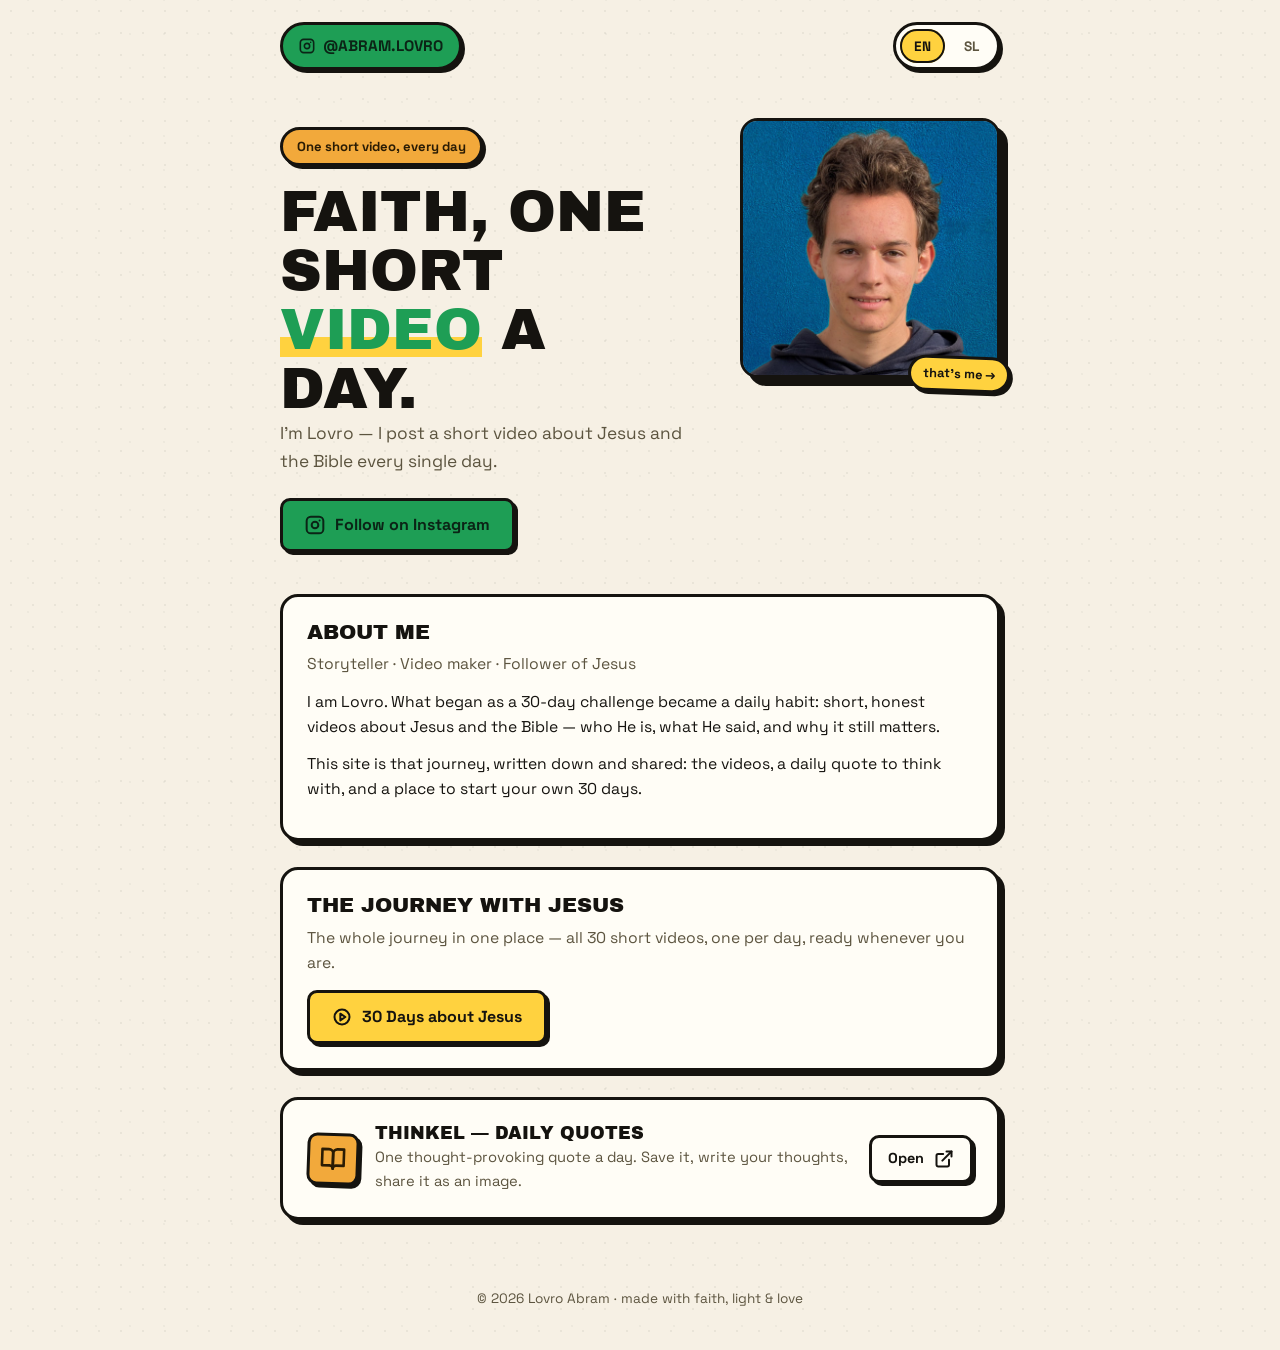
==== commit cf4a0cec: "Add files via upload" ====
--- a/index.html
+++ b/index.html
@@ -16,17 +16,38 @@
 <meta property="og:title" content="Lovro — one short video about Jesus, every day" data-i18n-attr="content:og_title_home">
 <meta property="og:description" content="A daily short video about Jesus and the Bible, the 30-day journey in one place, and a free daily-quote app." data-i18n-attr="content:og_desc_home">
 <meta property="og:type" content="website">
+<meta property="og:site_name" content="Lovro">
 <meta property="og:url" content="https://website.labram.workers.dev/">
-<meta property="og:image" content="portret.jpg">
+<meta property="og:locale" content="en_US">
+<meta property="og:locale:alternate" content="sl_SI">
+<meta property="og:image" content="https://website.labram.workers.dev/og-image.jpg">
+<meta property="og:image:width" content="1200">
+<meta property="og:image:height" content="630">
+<meta property="og:image:alt" content="Lovro — one short video about Jesus, every day">
+<link rel="canonical" href="https://website.labram.workers.dev/">
 <meta name="twitter:card" content="summary_large_image">
 <meta name="twitter:title" content="Lovro — one short video about Jesus, every day">
 <meta name="twitter:description" content="A daily short video about Jesus and the Bible, the 30-day journey in one place, and a free daily-quote app.">
-<meta name="twitter:image" content="portret.jpg">
+<meta name="twitter:image" content="https://website.labram.workers.dev/og-image.jpg">
+<meta name="twitter:image:alt" content="Lovro — one short video about Jesus, every day">
+
+<!-- Structured data -->
+<script type="application/ld+json">
+{
+  "@context": "https://schema.org",
+  "@type": "WebSite",
+  "name": "Lovro",
+  "url": "https://website.labram.workers.dev/",
+  "description": "A daily short video about Jesus and the Bible, the 30-day journey in one place, and a free daily-quote app.",
+  "inLanguage": ["en", "sl"],
+  "sameAs": ["https://www.instagram.com/abram.lovro"]
+}
+</script>
 
 <link rel="preconnect" href="https://fonts.googleapis.com">
 <link rel="preconnect" href="https://fonts.gstatic.com" crossorigin>
 <link href="https://fonts.googleapis.com/css2?family=Archivo+Black&family=Space+Grotesk:wght@400;500;700&family=Playfair+Display:ital,wght@0,400;0,700;1,400&display=swap" rel="stylesheet">
-<link rel="stylesheet" href="styles.css">
+<link rel="stylesheet" href="styles.css?v=12">
 <script>document.documentElement.classList.add('js');</script>
 </head>
 <body data-i18n-title="title_home">
@@ -91,15 +112,11 @@
             <span data-i18n="ig_primary">Follow on Instagram</span>
             <span class="sr-only" data-i18n="new_tab">(opens in a new tab)</span>
           </a>
-          <a class="btn" href="30-days.html">
-            <svg aria-hidden="true"><use href="#icon-circle-play"/></svg>
-            <span data-i18n="days_btn">Browse the 30 days</span>
-          </a>
         </div>
       </div>
       <figure class="hero-fig reveal">
         <span class="frame"><img src="portret.jpg" alt="Lovro Abram" width="520" height="520" loading="eager" decoding="async"></span>
-        <figcaption data-i18n="hero_fig">that's me →</figcaption>
+        <figcaption><span data-i18n="hero_fig">that's me</span> <span aria-hidden="true">→</span></figcaption>
       </figure>
     </section>
 
@@ -115,7 +132,7 @@
     <section class="card reveal">
       <h2 class="card-title" data-i18n="days_title">The journey with Jesus</h2>
       <p class="muted" data-i18n="days_note">The whole journey in one place — all 30 short videos, one per day, ready whenever you are.</p>
-      <a class="btn btn-gold" href="30-days.html">
+      <a class="btn btn-gold" href="30-days">
         <svg aria-hidden="true"><use href="#icon-circle-play"/></svg>
         <span data-i18n="cta_btn">30 Days about Jesus</span>
       </a>
@@ -146,6 +163,6 @@
 
 <div class="toast" id="toast" role="status" aria-live="polite"></div>
 
-<script defer src="app.js"></script>
+<script defer src="app.js?v=12"></script>
 </body>
 </html>
--- a/styles.css
+++ b/styles.css
@@ -78,7 +78,7 @@
 
 /* instant focus, everywhere (Floor 6) */
 :focus-visible {
-  outline: 3px solid var(--gold);
+  outline: 3px solid var(--ink);   /* gold was ≈1.8:1 on paper — invisible focus ring (v12 audit) */
   outline-offset: 3px;
   border-radius: 4px;
 }
@@ -355,7 +355,7 @@
 }
 .btn:hover { transform: translate(-2px, -2px); box-shadow: var(--shadow-md); }
 .btn:active { transform: translate(2px, 2px); box-shadow: 1px 1px 0 0 var(--shadow-c); }
-.btn:focus-visible { outline: 3px solid var(--gold); outline-offset: 3px; }
+.btn:focus-visible { outline: 3px solid var(--ink); outline-offset: 3px; }
 .btn:disabled { opacity: 0.45; transform: none; box-shadow: none; cursor: not-allowed; }
 .btn svg { width: 20px; height: 20px; flex: none; }
 
@@ -426,7 +426,7 @@
 }
 .day:hover { transform: translate(-2px, -2px); box-shadow: var(--shadow-md); }
 .day:active { transform: translate(2px, 2px); box-shadow: 1px 1px 0 0 var(--shadow-c); }
-.day:focus-visible { outline: 3px solid var(--gold); outline-offset: 3px; }
+.day:focus-visible { outline: 3px solid var(--ink); outline-offset: 3px; }
 
 .day svg {
   position: absolute;
